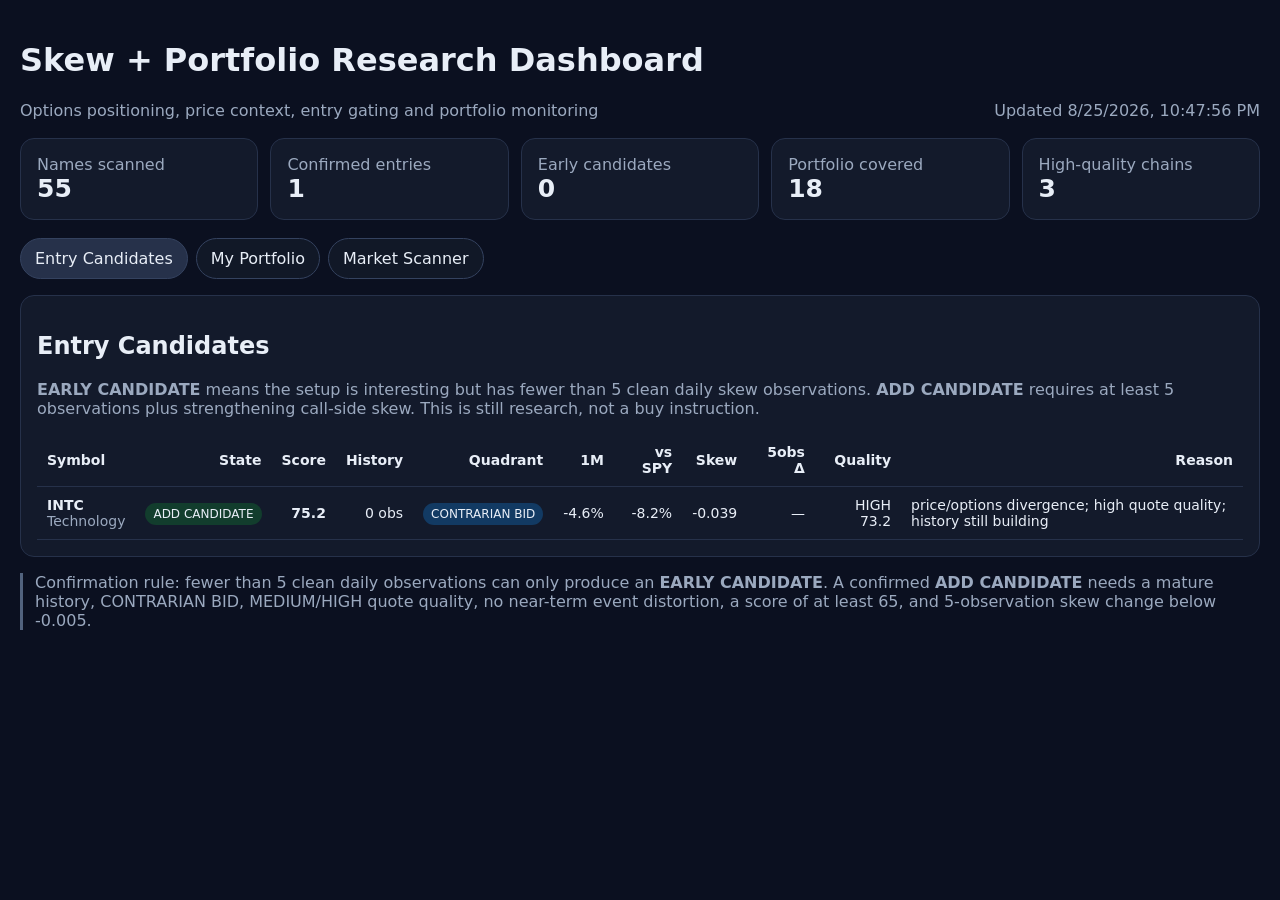
==== docs/index.html @ d236fb70 "feat: show early vs confirmed candidates and history depth" ====
<!doctype html>
<html lang="en">
<head>
<meta charset="utf-8"/><meta name="viewport" content="width=device-width,initial-scale=1"/>
<title>Skew + Portfolio Research Dashboard</title>
<style>
:root{font-family:Inter,system-ui,sans-serif;color:#e8eef7;background:#0b1020}body{margin:0;background:#0b1020}.wrap{max-width:1280px;margin:auto;padding:20px}.muted{color:#9ba9bf}.top{display:flex;justify-content:space-between;gap:14px;flex-wrap:wrap;align-items:end}.cards{display:grid;grid-template-columns:repeat(auto-fit,minmax(160px,1fr));gap:12px;margin:18px 0}.card,.panel{background:#131a2b;border:1px solid #26314a;border-radius:14px;padding:16px}.value{font-size:25px;font-weight:700}.controls{display:flex;gap:10px;flex-wrap:wrap;margin:14px 0}input,select,button{background:#111827;color:#eef2ff;border:1px solid #34425f;border-radius:9px;padding:10px 12px;font-size:15px}.tabs{display:flex;gap:8px;flex-wrap:wrap;margin:16px 0}.tab{padding:10px 14px;border-radius:999px;background:#111827;border:1px solid #34425f;cursor:pointer}.tab.active{background:#26314a}.section{display:none}.section.active{display:block}.grid{display:grid;grid-template-columns:2fr 1fr;gap:14px}@media(max-width:850px){.grid{grid-template-columns:1fr}}table{width:100%;border-collapse:collapse;font-size:14px}th,td{padding:10px;border-bottom:1px solid #26314a;text-align:right}th:first-child,td:first-child{text-align:left}th{position:sticky;top:0;background:#131a2b}.scroll{overflow:auto;max-height:560px}.badge{padding:4px 8px;border-radius:999px;font-size:12px;white-space:nowrap}.contrarian{background:#123a63}.chase{background:#653c12}.hedged{background:#635b12}.fear{background:#641c28}.add{background:#123d2d}.early{background:#38506f}.event{background:#684315}.watch{background:#253b5e}.dont{background:#641c28}.low{opacity:.55}.chart{width:100%;height:460px;background:#0f1524;border-radius:12px}.dot{cursor:pointer}.note{border-left:3px solid #52637e;padding-left:12px}.good{color:#79d7a6}.warn{color:#ffd27a}
</style>
</head><body><div class="wrap">
<div class="top"><div><h1>Skew + Portfolio Research Dashboard</h1><div class="muted">Options positioning, price context, entry gating and portfolio monitoring</div></div><div id="updated" class="muted">Loading…</div></div>
<div class="cards">
<div class="card"><div class="muted">Names scanned</div><div class="value" id="count">—</div></div>
<div class="card"><div class="muted">Confirmed entries</div><div class="value" id="confirmed">—</div></div>
<div class="card"><div class="muted">Early candidates</div><div class="value" id="early">—</div></div>
<div class="card"><div class="muted">Portfolio covered</div><div class="value" id="pc">—</div></div>
<div class="card"><div class="muted">High-quality chains</div><div class="value" id="hq">—</div></div>
</div>
<div class="tabs"><div class="tab active" data-tab="entriesSec">Entry Candidates</div><div class="tab" data-tab="portfolioSec">My Portfolio</div><div class="tab" data-tab="marketSec">Market Scanner</div></div>
<div id="entriesSec" class="section active"><div class="panel"><h2>Entry Candidates</h2><p class="muted"><b>EARLY CANDIDATE</b> means the setup is interesting but has fewer than 5 clean daily skew observations. <b>ADD CANDIDATE</b> requires at least 5 observations plus strengthening call-side skew. This is still research, not a buy instruction.</p><div class="scroll"><table><thead><tr><th>Symbol</th><th>State</th><th>Score</th><th>History</th><th>Quadrant</th><th>1M</th><th>vs SPY</th><th>Skew</th><th>5obs Δ</th><th>Quality</th><th>Reason</th></tr></thead><tbody id="entryRows"></tbody></table></div></div></div>
<div id="portfolioSec" class="section"><div class="panel"><h2>My Portfolio</h2><p class="muted">Your holdings remain covered even when reliable options skew is unavailable.</p><div class="scroll"><table><thead><tr><th>Symbol</th><th>Research state</th><th>History</th><th>1M</th><th>Quadrant</th><th>Skew</th><th>Quality</th><th>Reason</th></tr></thead><tbody id="portfolioRows"></tbody></table></div></div></div>
<div id="marketSec" class="section"><div class="controls"><input id="search" placeholder="Filter ticker or sector"/><select id="quadrant"><option value="">All quadrants</option><option>CONTRARIAN BID</option><option>CHASE</option><option>HEDGED RALLY</option><option>FEAR</option></select><select id="quality"><option value="">All quality</option><option>HIGH</option><option>MEDIUM</option><option>LOW</option></select><button id="refresh">Refresh page data</button></div><div class="grid"><div class="panel"><h2>Quadrant radar</h2><svg id="chart" class="chart" viewBox="0 0 800 460" preserveAspectRatio="none"></svg></div><div class="panel"><h2>Selected name</h2><div id="detail" class="muted">Tap a point or row.</div></div></div><div class="panel" style="margin-top:14px"><h2>Ranked Market Names</h2><div class="scroll"><table><thead><tr><th>Symbol</th><th>State</th><th>History</th><th>Quadrant</th><th>1M</th><th>vs SPY</th><th>Skew</th><th>5obs Δ</th><th>Quality</th><th>Score</th><th>Earnings</th></tr></thead><tbody id="rows"></tbody></table></div></div></div>
<p class="muted note">Confirmation rule: fewer than 5 clean daily observations can only produce an <b>EARLY CANDIDATE</b>. A confirmed <b>ADD CANDIDATE</b> needs a mature history, CONTRARIAN BID, MEDIUM/HIGH quote quality, no near-term event distortion, a score of at least 65, and 5-observation skew change below -0.005.</p>
</div>
<script>
let DATA=[],SIGNALS=[],PORT=[],ENTRIES=[],CONFIRMED=[],EARLY=[];const $=id=>document.getElementById(id);const pct=x=>x==null||x===''||Number.isNaN(Number(x))?'—':(100*Number(x)).toFixed(1)+'%';const num=x=>x==null||x===''||Number.isNaN(Number(x))?'—':Number(x).toFixed(3);const hist=r=>(r.history_observations??0)+' obs';
function qcls(q){return q==='CONTRARIAN BID'?'contrarian':q==='CHASE'?'chase':q==='HEDGED RALLY'?'hedged':'fear'}function scls(s){return s==='ADD CANDIDATE'?'add':s==='EARLY CANDIDATE'?'early':s==='EVENT RISK'?'event':s==="DON'T ADD"?'dont':'watch'}
function filtered(){const s=$('search').value.trim().toUpperCase(),q=$('quadrant').value,qual=$('quality').value;return SIGNALS.filter(r=>(!s||String(r.symbol).toUpperCase().includes(s)||String(r.sector||'').toUpperCase().includes(s))&&(!q||r.quadrant===q)&&(!qual||r.quality_label===qual));}
function renderEntries(){const rows=[...ENTRIES].sort((a,b)=>(b.entry_score||0)-(a.entry_score||0));$('entryRows').innerHTML=rows.length?rows.map(r=>`<tr><td><b>${r.symbol}</b><br><span class="muted">${r.sector||''}</span></td><td><span class="badge ${scls(r.research_state)}">${r.research_state}</span></td><td><b>${r.entry_score??'—'}</b></td><td>${hist(r)}</td><td><span class="badge ${qcls(r.quadrant)}">${r.quadrant}</span></td><td>${pct(r.return_1m)}</td><td>${pct(r.return_vs_spy_1m)}</td><td>${num(r.normalized_skew)}</td><td>${num(r.skew_change_5obs)}</td><td>${r.quality_label||'—'} ${r.quality_score??''}</td><td style="text-align:left">${r.signal_reason||''}</td></tr>`).join(''):'<tr><td colspan="11">No early or confirmed entry candidates right now. That is a valid outcome.</td></tr>';}
function renderPortfolio(){$('portfolioRows').innerHTML=PORT.map(r=>`<tr><td><b>${r.symbol}</b></td><td><span class="badge ${scls(r.research_state)}">${r.research_state||'WATCH'}</span></td><td>${hist(r)}</td><td>${pct(r.return_1m)}</td><td>${r.quadrant||'—'}</td><td>${num(r.normalized_skew)}</td><td>${r.quality_label||'—'} ${r.quality_score??''}</td><td style="text-align:left">${r.signal_reason||''}</td></tr>`).join('');}
function renderMarket(){const rows=filtered().sort((a,b)=>(b.entry_score||0)-(a.entry_score||0));$('rows').innerHTML=rows.map(r=>`<tr data-s="${r.symbol}" class="${r.quality_label==='LOW'?'low':''}"><td><b>${r.symbol}</b><br><span class="muted">${r.sector||''}</span></td><td><span class="badge ${scls(r.research_state)}">${r.research_state||'WATCH'}</span></td><td>${hist(r)}</td><td><span class="badge ${qcls(r.quadrant)}">${r.quadrant}</span></td><td>${pct(r.return_1m)}</td><td>${pct(r.return_vs_spy_1m)}</td><td>${num(r.normalized_skew)}</td><td>${num(r.skew_change_5obs)}</td><td>${r.quality_label||'—'} ${r.quality_score??''}</td><td>${r.entry_score??'—'}</td><td>${r.catalyst_flag?'⚠ '+(r.days_to_earnings??'')+'d':'—'}</td></tr>`).join('');document.querySelectorAll('#rows tr').forEach(tr=>tr.addEventListener('click',()=>show(rows.find(x=>x.symbol===tr.dataset.s))));draw(rows.filter(r=>Number.isFinite(Number(r.normalized_skew))));}
function show(r){if(!r)return;$('detail').innerHTML=`<h3>${r.symbol}</h3><p><span class="badge ${scls(r.research_state)}">${r.research_state||'WATCH'}</span></p><p>Entry score: <b>${r.entry_score??'—'}</b><br>History depth: <b>${hist(r)}</b><br>1M return: <b>${pct(r.return_1m)}</b><br>vs SPY: <b>${pct(r.return_vs_spy_1m)}</b><br>Skew: <b>${num(r.normalized_skew)}</b><br>5obs change: <b>${num(r.skew_change_5obs)}</b><br>Quality: <b>${r.quality_label||'—'} (${r.quality_score??'—'})</b><br>Reason: <b>${r.signal_reason||'—'}</b></p>`;}
function draw(rows){const svg=$('chart'),W=800,H=460,p=45;svg.innerHTML='';if(!rows.length)return;const xs=rows.map(r=>Number(r.return_1m)||0),ys=rows.map(r=>Number(r.normalized_skew)||0),xm=Math.max(.05,...xs.map(Math.abs)),ym=Math.max(.1,...ys.map(Math.abs));const X=x=>p+(x+xm)/(2*xm)*(W-2*p),Y=y=>H-p-(y+ym)/(2*ym)*(H-2*p);svg.innerHTML=`<line x1="${X(0)}" y1="${p}" x2="${X(0)}" y2="${H-p}" stroke="#516079"/><line x1="${p}" y1="${Y(0)}" x2="${W-p}" y2="${Y(0)}" stroke="#516079"/><text x="${p}" y="25" fill="#9ba9bf">Calls bid ← skew → puts bid</text>`;rows.forEach(r=>{const c=document.createElementNS('http://www.w3.org/2000/svg','circle');c.setAttribute('cx',X(Number(r.return_1m)||0));c.setAttribute('cy',Y(Number(r.normalized_skew)||0));c.setAttribute('r',r.quality_label==='LOW'?5:7);c.setAttribute('fill',r.quadrant==='CONTRARIAN BID'?'#4da3ff':r.quadrant==='CHASE'?'#ff9d3d':r.quadrant==='HEDGED RALLY'?'#e0cb46':'#ef5a6f');c.setAttribute('opacity',r.quality_label==='LOW'?.45:.9);c.classList.add('dot');c.addEventListener('click',()=>show(r));svg.appendChild(c);});}
function render(){$('count').textContent=DATA.length;$('confirmed').textContent=CONFIRMED.length;$('early').textContent=EARLY.length;$('pc').textContent=PORT.length;$('hq').textContent=DATA.filter(x=>x.quality_label==='HIGH').length;renderEntries();renderPortfolio();renderMarket();}
async function load(){try{const res=await fetch('data/skew.json?ts='+Date.now(),{cache:'no-store'});const p=await res.json();DATA=p.latest||[];SIGNALS=p.signals||DATA;PORT=p.portfolio||[];CONFIRMED=p.confirmed_entries||SIGNALS.filter(x=>x.research_state==='ADD CANDIDATE');EARLY=p.early_candidates||SIGNALS.filter(x=>x.research_state==='EARLY CANDIDATE');ENTRIES=p.entry_candidates||[...CONFIRMED,...EARLY];$('updated').textContent=p.generated_at?'Updated '+new Date(p.generated_at).toLocaleString():'Waiting for first refresh';render();}catch(e){$('updated').textContent='No generated data yet';}}
['search','quadrant','quality'].forEach(id=>$(id).addEventListener(id==='search'?'input':'change',renderMarket));$('refresh').addEventListener('click',load);document.querySelectorAll('.tab').forEach(t=>t.addEventListener('click',()=>{document.querySelectorAll('.tab').forEach(x=>x.classList.remove('active'));document.querySelectorAll('.section').forEach(x=>x.classList.remove('active'));t.classList.add('active');$(t.dataset.tab).classList.add('active');}));load();
</script></body></html>
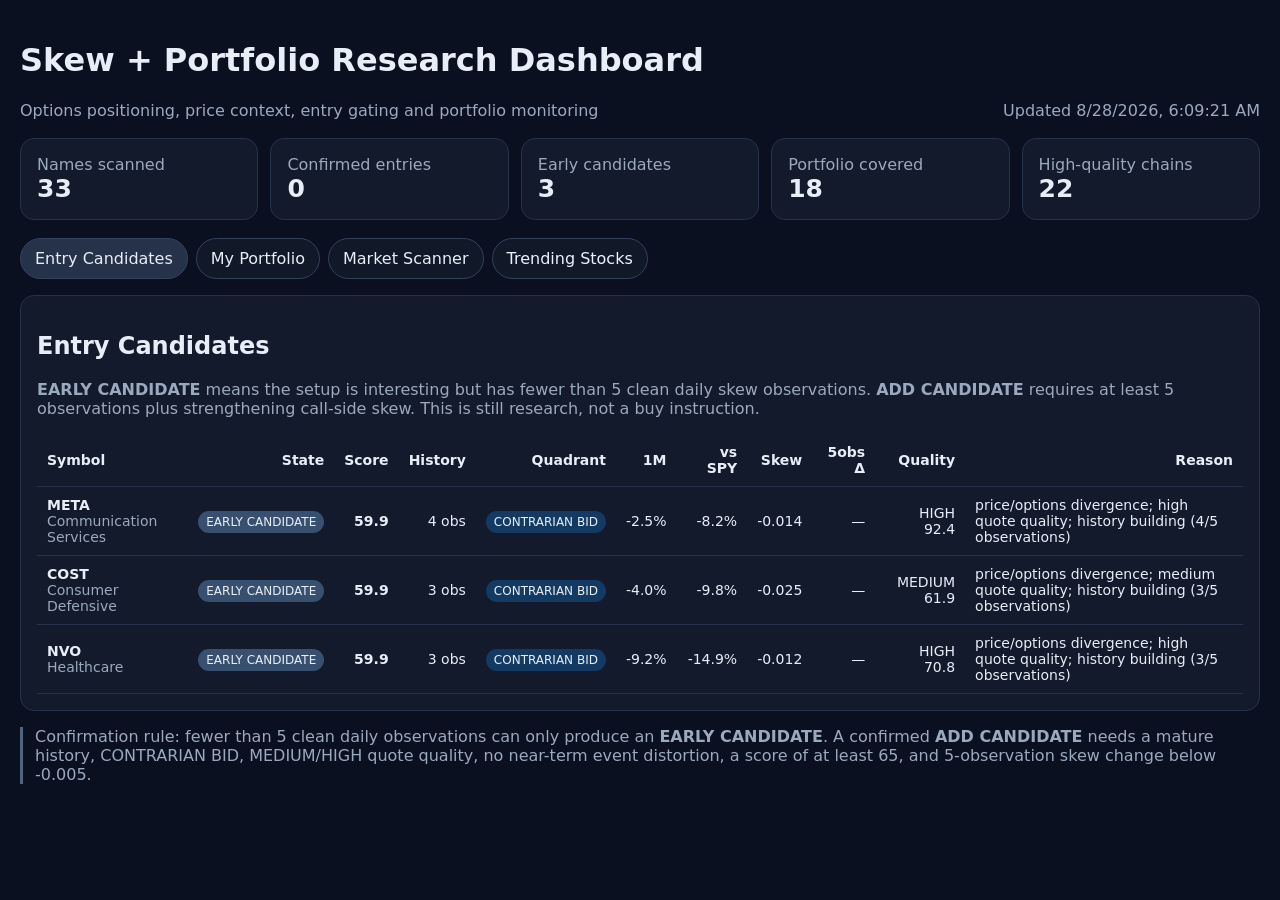
==== commit 4d2cd03a: "feat: link trending stocks tab from main dashboard" ====
--- a/docs/index.html
+++ b/docs/index.html
@@ -15,7 +15,7 @@
 <div class="card"><div class="muted">Portfolio covered</div><div class="value" id="pc">—</div></div>
 <div class="card"><div class="muted">High-quality chains</div><div class="value" id="hq">—</div></div>
 </div>
-<div class="tabs"><div class="tab active" data-tab="entriesSec">Entry Candidates</div><div class="tab" data-tab="portfolioSec">My Portfolio</div><div class="tab" data-tab="marketSec">Market Scanner</div></div>
+<div class="tabs"><div class="tab active" data-tab="entriesSec">Entry Candidates</div><div class="tab" data-tab="portfolioSec">My Portfolio</div><div class="tab" data-tab="marketSec">Market Scanner</div><a class="tab" href="trending.html" style="color:#eef2ff;text-decoration:none">Trending Stocks</a></div>
 <div id="entriesSec" class="section active"><div class="panel"><h2>Entry Candidates</h2><p class="muted"><b>EARLY CANDIDATE</b> means the setup is interesting but has fewer than 5 clean daily skew observations. <b>ADD CANDIDATE</b> requires at least 5 observations plus strengthening call-side skew. This is still research, not a buy instruction.</p><div class="scroll"><table><thead><tr><th>Symbol</th><th>State</th><th>Score</th><th>History</th><th>Quadrant</th><th>1M</th><th>vs SPY</th><th>Skew</th><th>5obs Δ</th><th>Quality</th><th>Reason</th></tr></thead><tbody id="entryRows"></tbody></table></div></div></div>
 <div id="portfolioSec" class="section"><div class="panel"><h2>My Portfolio</h2><p class="muted">Your holdings remain covered even when reliable options skew is unavailable.</p><div class="scroll"><table><thead><tr><th>Symbol</th><th>Research state</th><th>History</th><th>1M</th><th>Quadrant</th><th>Skew</th><th>Quality</th><th>Reason</th></tr></thead><tbody id="portfolioRows"></tbody></table></div></div></div>
 <div id="marketSec" class="section"><div class="controls"><input id="search" placeholder="Filter ticker or sector"/><select id="quadrant"><option value="">All quadrants</option><option>CONTRARIAN BID</option><option>CHASE</option><option>HEDGED RALLY</option><option>FEAR</option></select><select id="quality"><option value="">All quality</option><option>HIGH</option><option>MEDIUM</option><option>LOW</option></select><button id="refresh">Refresh page data</button></div><div class="grid"><div class="panel"><h2>Quadrant radar</h2><svg id="chart" class="chart" viewBox="0 0 800 460" preserveAspectRatio="none"></svg></div><div class="panel"><h2>Selected name</h2><div id="detail" class="muted">Tap a point or row.</div></div></div><div class="panel" style="margin-top:14px"><h2>Ranked Market Names</h2><div class="scroll"><table><thead><tr><th>Symbol</th><th>State</th><th>History</th><th>Quadrant</th><th>1M</th><th>vs SPY</th><th>Skew</th><th>5obs Δ</th><th>Quality</th><th>Score</th><th>Earnings</th></tr></thead><tbody id="rows"></tbody></table></div></div></div>
@@ -32,5 +32,5 @@
 function draw(rows){const svg=$('chart'),W=800,H=460,p=45;svg.innerHTML='';if(!rows.length)return;const xs=rows.map(r=>Number(r.return_1m)||0),ys=rows.map(r=>Number(r.normalized_skew)||0),xm=Math.max(.05,...xs.map(Math.abs)),ym=Math.max(.1,...ys.map(Math.abs));const X=x=>p+(x+xm)/(2*xm)*(W-2*p),Y=y=>H-p-(y+ym)/(2*ym)*(H-2*p);svg.innerHTML=`<line x1="${X(0)}" y1="${p}" x2="${X(0)}" y2="${H-p}" stroke="#516079"/><line x1="${p}" y1="${Y(0)}" x2="${W-p}" y2="${Y(0)}" stroke="#516079"/><text x="${p}" y="25" fill="#9ba9bf">Calls bid ← skew → puts bid</text>`;rows.forEach(r=>{const c=document.createElementNS('http://www.w3.org/2000/svg','circle');c.setAttribute('cx',X(Number(r.return_1m)||0));c.setAttribute('cy',Y(Number(r.normalized_skew)||0));c.setAttribute('r',r.quality_label==='LOW'?5:7);c.setAttribute('fill',r.quadrant==='CONTRARIAN BID'?'#4da3ff':r.quadrant==='CHASE'?'#ff9d3d':r.quadrant==='HEDGED RALLY'?'#e0cb46':'#ef5a6f');c.setAttribute('opacity',r.quality_label==='LOW'?.45:.9);c.classList.add('dot');c.addEventListener('click',()=>show(r));svg.appendChild(c);});}
 function render(){$('count').textContent=DATA.length;$('confirmed').textContent=CONFIRMED.length;$('early').textContent=EARLY.length;$('pc').textContent=PORT.length;$('hq').textContent=DATA.filter(x=>x.quality_label==='HIGH').length;renderEntries();renderPortfolio();renderMarket();}
 async function load(){try{const res=await fetch('data/skew.json?ts='+Date.now(),{cache:'no-store'});const p=await res.json();DATA=p.latest||[];SIGNALS=p.signals||DATA;PORT=p.portfolio||[];CONFIRMED=p.confirmed_entries||SIGNALS.filter(x=>x.research_state==='ADD CANDIDATE');EARLY=p.early_candidates||SIGNALS.filter(x=>x.research_state==='EARLY CANDIDATE');ENTRIES=p.entry_candidates||[...CONFIRMED,...EARLY];$('updated').textContent=p.generated_at?'Updated '+new Date(p.generated_at).toLocaleString():'Waiting for first refresh';render();}catch(e){$('updated').textContent='No generated data yet';}}
-['search','quadrant','quality'].forEach(id=>$(id).addEventListener(id==='search'?'input':'change',renderMarket));$('refresh').addEventListener('click',load);document.querySelectorAll('.tab').forEach(t=>t.addEventListener('click',()=>{document.querySelectorAll('.tab').forEach(x=>x.classList.remove('active'));document.querySelectorAll('.section').forEach(x=>x.classList.remove('active'));t.classList.add('active');$(t.dataset.tab).classList.add('active');}));load();
+['search','quadrant','quality'].forEach(id=>$(id).addEventListener(id==='search'?'input':'change',renderMarket));$('refresh').addEventListener('click',load);document.querySelectorAll('.tab[data-tab]').forEach(t=>t.addEventListener('click',()=>{document.querySelectorAll('.tab[data-tab]').forEach(x=>x.classList.remove('active'));document.querySelectorAll('.section').forEach(x=>x.classList.remove('active'));t.classList.add('active');$(t.dataset.tab).classList.add('active');}));load();
 </script></body></html>
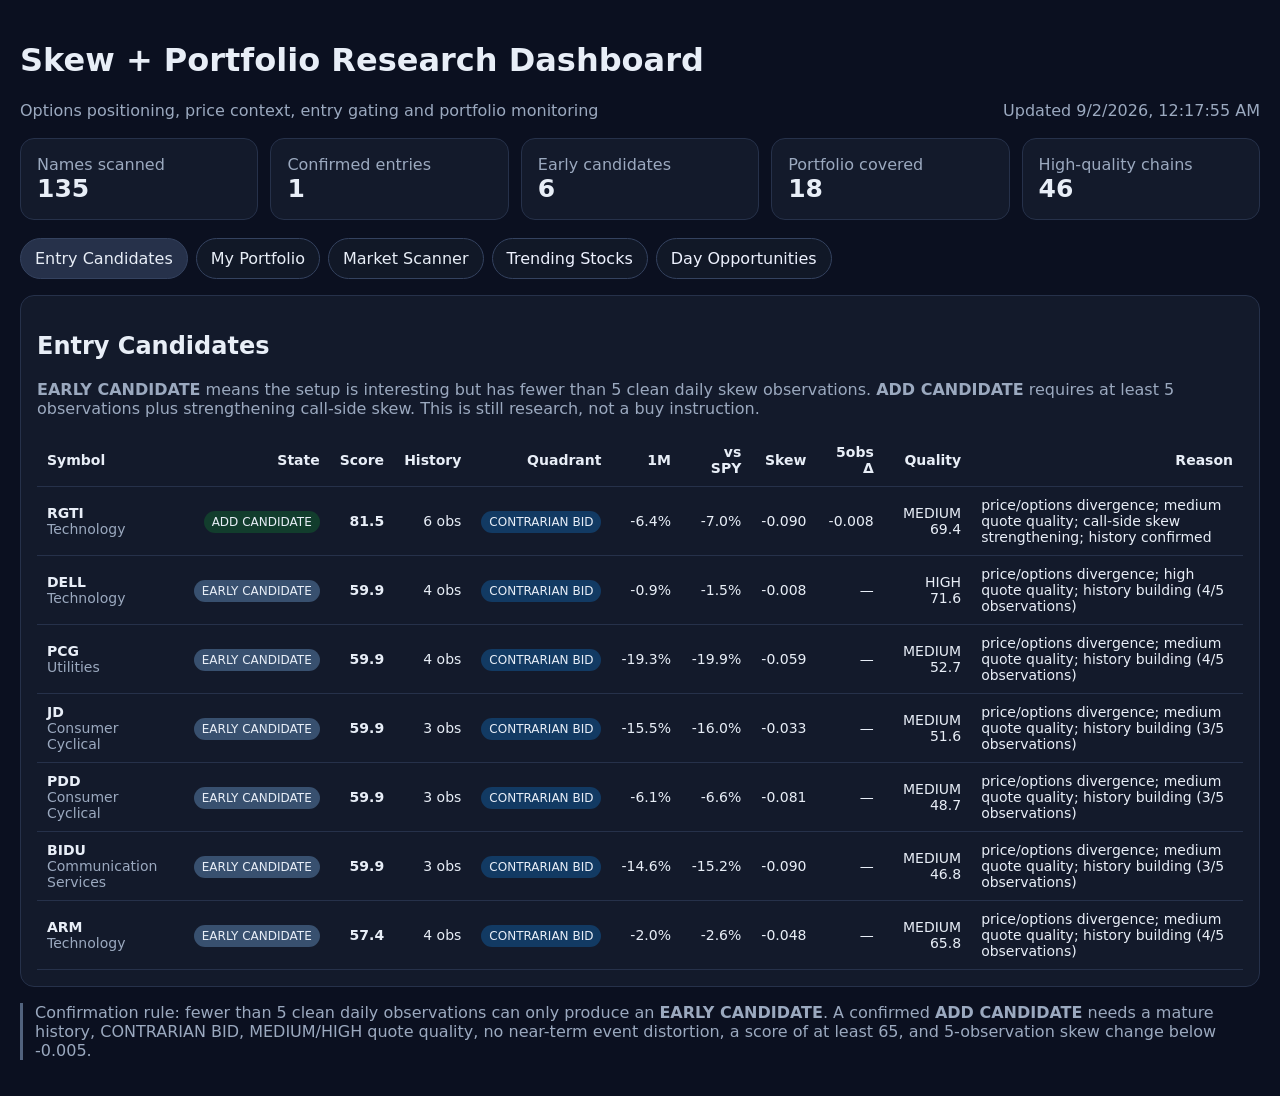
==== commit 52d017d5: "feat: link day opportunities from main dashboard" ====
--- a/docs/index.html
+++ b/docs/index.html
@@ -15,7 +15,7 @@
 <div class="card"><div class="muted">Portfolio covered</div><div class="value" id="pc">—</div></div>
 <div class="card"><div class="muted">High-quality chains</div><div class="value" id="hq">—</div></div>
 </div>
-<div class="tabs"><div class="tab active" data-tab="entriesSec">Entry Candidates</div><div class="tab" data-tab="portfolioSec">My Portfolio</div><div class="tab" data-tab="marketSec">Market Scanner</div><a class="tab" href="trending.html" style="color:#eef2ff;text-decoration:none">Trending Stocks</a></div>
+<div class="tabs"><div class="tab active" data-tab="entriesSec">Entry Candidates</div><div class="tab" data-tab="portfolioSec">My Portfolio</div><div class="tab" data-tab="marketSec">Market Scanner</div><a class="tab" href="trending.html" style="color:#eef2ff;text-decoration:none">Trending Stocks</a><a class="tab" href="day-opportunities.html" style="color:#eef2ff;text-decoration:none">Day Opportunities</a></div>
 <div id="entriesSec" class="section active"><div class="panel"><h2>Entry Candidates</h2><p class="muted"><b>EARLY CANDIDATE</b> means the setup is interesting but has fewer than 5 clean daily skew observations. <b>ADD CANDIDATE</b> requires at least 5 observations plus strengthening call-side skew. This is still research, not a buy instruction.</p><div class="scroll"><table><thead><tr><th>Symbol</th><th>State</th><th>Score</th><th>History</th><th>Quadrant</th><th>1M</th><th>vs SPY</th><th>Skew</th><th>5obs Δ</th><th>Quality</th><th>Reason</th></tr></thead><tbody id="entryRows"></tbody></table></div></div></div>
 <div id="portfolioSec" class="section"><div class="panel"><h2>My Portfolio</h2><p class="muted">Your holdings remain covered even when reliable options skew is unavailable.</p><div class="scroll"><table><thead><tr><th>Symbol</th><th>Research state</th><th>History</th><th>1M</th><th>Quadrant</th><th>Skew</th><th>Quality</th><th>Reason</th></tr></thead><tbody id="portfolioRows"></tbody></table></div></div></div>
 <div id="marketSec" class="section"><div class="controls"><input id="search" placeholder="Filter ticker or sector"/><select id="quadrant"><option value="">All quadrants</option><option>CONTRARIAN BID</option><option>CHASE</option><option>HEDGED RALLY</option><option>FEAR</option></select><select id="quality"><option value="">All quality</option><option>HIGH</option><option>MEDIUM</option><option>LOW</option></select><button id="refresh">Refresh page data</button></div><div class="grid"><div class="panel"><h2>Quadrant radar</h2><svg id="chart" class="chart" viewBox="0 0 800 460" preserveAspectRatio="none"></svg></div><div class="panel"><h2>Selected name</h2><div id="detail" class="muted">Tap a point or row.</div></div></div><div class="panel" style="margin-top:14px"><h2>Ranked Market Names</h2><div class="scroll"><table><thead><tr><th>Symbol</th><th>State</th><th>History</th><th>Quadrant</th><th>1M</th><th>vs SPY</th><th>Skew</th><th>5obs Δ</th><th>Quality</th><th>Score</th><th>Earnings</th></tr></thead><tbody id="rows"></tbody></table></div></div></div>
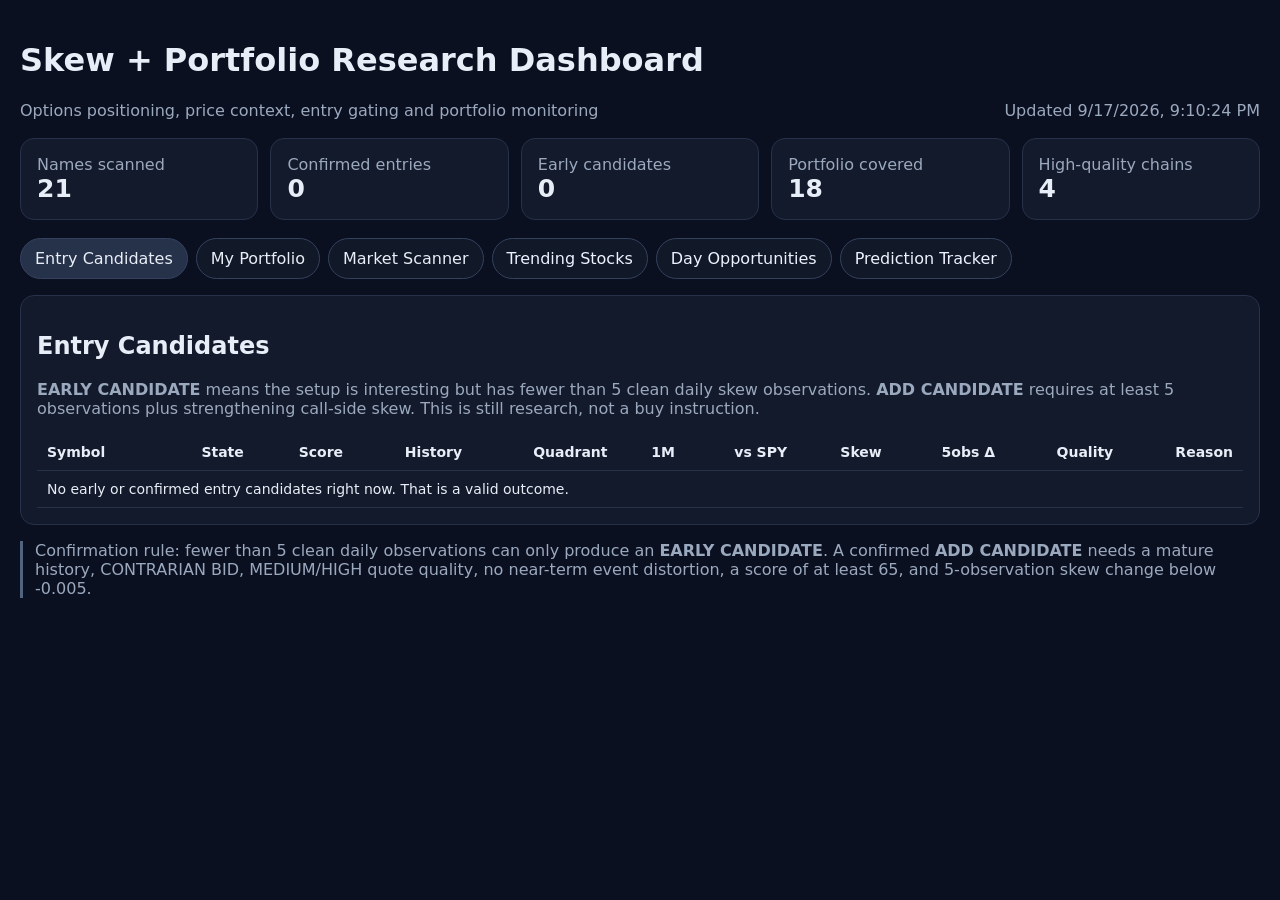
==== commit 1ad3cc7e: "feat: link prediction tracker" ====
--- a/docs/index.html
+++ b/docs/index.html
@@ -15,7 +15,7 @@
 <div class="card"><div class="muted">Portfolio covered</div><div class="value" id="pc">—</div></div>
 <div class="card"><div class="muted">High-quality chains</div><div class="value" id="hq">—</div></div>
 </div>
-<div class="tabs"><div class="tab active" data-tab="entriesSec">Entry Candidates</div><div class="tab" data-tab="portfolioSec">My Portfolio</div><div class="tab" data-tab="marketSec">Market Scanner</div><a class="tab" href="trending.html" style="color:#eef2ff;text-decoration:none">Trending Stocks</a><a class="tab" href="day-opportunities.html" style="color:#eef2ff;text-decoration:none">Day Opportunities</a></div>
+<div class="tabs"><div class="tab active" data-tab="entriesSec">Entry Candidates</div><div class="tab" data-tab="portfolioSec">My Portfolio</div><div class="tab" data-tab="marketSec">Market Scanner</div><a class="tab" href="trending.html" style="color:#eef2ff;text-decoration:none">Trending Stocks</a><a class="tab" href="day-opportunities.html" style="color:#eef2ff;text-decoration:none">Day Opportunities</a><a class="tab" href="prediction-tracker.html" style="color:#eef2ff;text-decoration:none">Prediction Tracker</a></div>
 <div id="entriesSec" class="section active"><div class="panel"><h2>Entry Candidates</h2><p class="muted"><b>EARLY CANDIDATE</b> means the setup is interesting but has fewer than 5 clean daily skew observations. <b>ADD CANDIDATE</b> requires at least 5 observations plus strengthening call-side skew. This is still research, not a buy instruction.</p><div class="scroll"><table><thead><tr><th>Symbol</th><th>State</th><th>Score</th><th>History</th><th>Quadrant</th><th>1M</th><th>vs SPY</th><th>Skew</th><th>5obs Δ</th><th>Quality</th><th>Reason</th></tr></thead><tbody id="entryRows"></tbody></table></div></div></div>
 <div id="portfolioSec" class="section"><div class="panel"><h2>My Portfolio</h2><p class="muted">Your holdings remain covered even when reliable options skew is unavailable.</p><div class="scroll"><table><thead><tr><th>Symbol</th><th>Research state</th><th>History</th><th>1M</th><th>Quadrant</th><th>Skew</th><th>Quality</th><th>Reason</th></tr></thead><tbody id="portfolioRows"></tbody></table></div></div></div>
 <div id="marketSec" class="section"><div class="controls"><input id="search" placeholder="Filter ticker or sector"/><select id="quadrant"><option value="">All quadrants</option><option>CONTRARIAN BID</option><option>CHASE</option><option>HEDGED RALLY</option><option>FEAR</option></select><select id="quality"><option value="">All quality</option><option>HIGH</option><option>MEDIUM</option><option>LOW</option></select><button id="refresh">Refresh page data</button></div><div class="grid"><div class="panel"><h2>Quadrant radar</h2><svg id="chart" class="chart" viewBox="0 0 800 460" preserveAspectRatio="none"></svg></div><div class="panel"><h2>Selected name</h2><div id="detail" class="muted">Tap a point or row.</div></div></div><div class="panel" style="margin-top:14px"><h2>Ranked Market Names</h2><div class="scroll"><table><thead><tr><th>Symbol</th><th>State</th><th>History</th><th>Quadrant</th><th>1M</th><th>vs SPY</th><th>Skew</th><th>5obs Δ</th><th>Quality</th><th>Score</th><th>Earnings</th></tr></thead><tbody id="rows"></tbody></table></div></div></div>
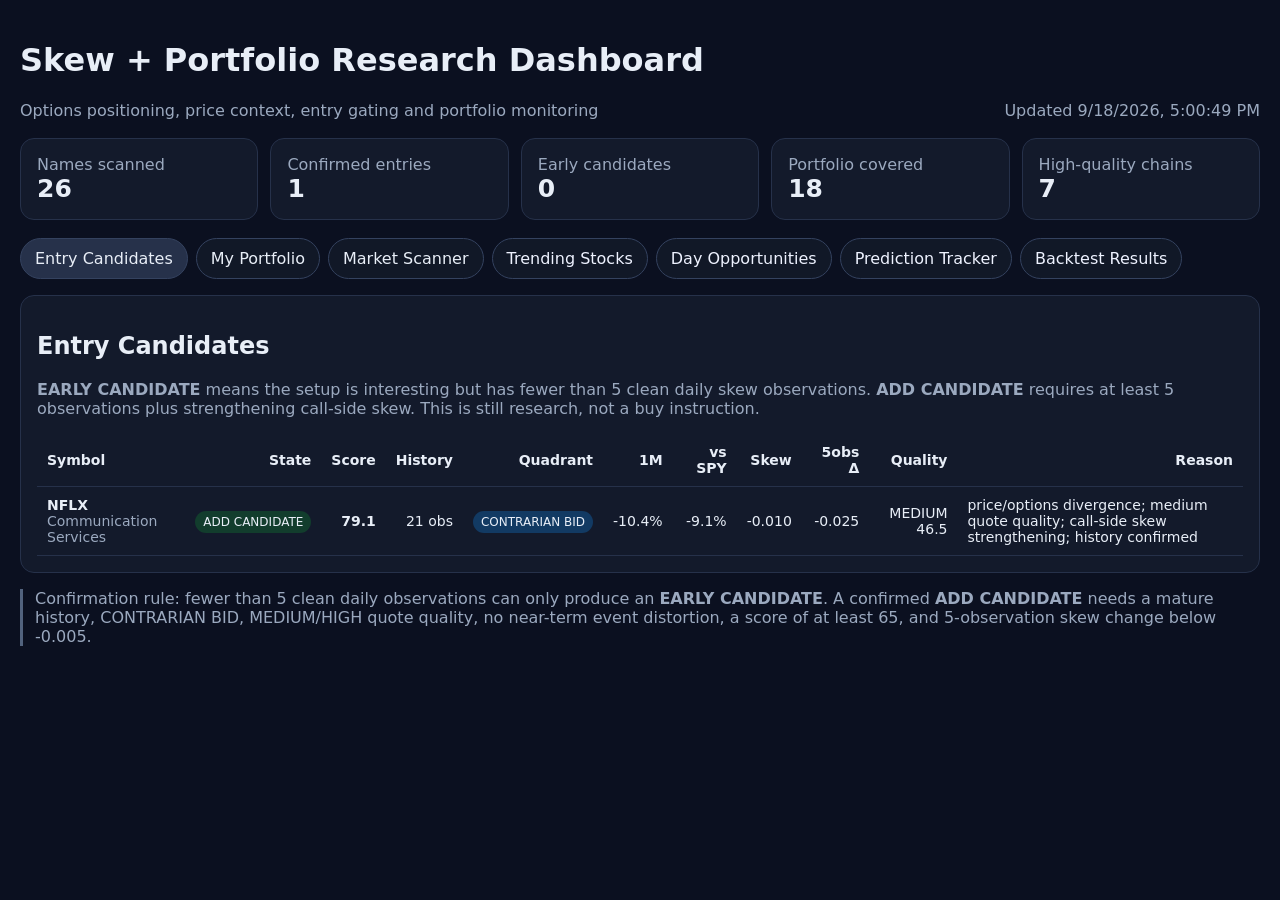
==== commit b43a28ed: "feat: link backtest results dashboard" ====
--- a/docs/index.html
+++ b/docs/index.html
@@ -15,7 +15,7 @@
 <div class="card"><div class="muted">Portfolio covered</div><div class="value" id="pc">—</div></div>
 <div class="card"><div class="muted">High-quality chains</div><div class="value" id="hq">—</div></div>
 </div>
-<div class="tabs"><div class="tab active" data-tab="entriesSec">Entry Candidates</div><div class="tab" data-tab="portfolioSec">My Portfolio</div><div class="tab" data-tab="marketSec">Market Scanner</div><a class="tab" href="trending.html" style="color:#eef2ff;text-decoration:none">Trending Stocks</a><a class="tab" href="day-opportunities.html" style="color:#eef2ff;text-decoration:none">Day Opportunities</a><a class="tab" href="prediction-tracker.html" style="color:#eef2ff;text-decoration:none">Prediction Tracker</a></div>
+<div class="tabs"><div class="tab active" data-tab="entriesSec">Entry Candidates</div><div class="tab" data-tab="portfolioSec">My Portfolio</div><div class="tab" data-tab="marketSec">Market Scanner</div><a class="tab" href="trending.html" style="color:#eef2ff;text-decoration:none">Trending Stocks</a><a class="tab" href="day-opportunities.html" style="color:#eef2ff;text-decoration:none">Day Opportunities</a><a class="tab" href="prediction-tracker.html" style="color:#eef2ff;text-decoration:none">Prediction Tracker</a><a class="tab" href="backtest.html" style="color:#eef2ff;text-decoration:none">Backtest Results</a></div>
 <div id="entriesSec" class="section active"><div class="panel"><h2>Entry Candidates</h2><p class="muted"><b>EARLY CANDIDATE</b> means the setup is interesting but has fewer than 5 clean daily skew observations. <b>ADD CANDIDATE</b> requires at least 5 observations plus strengthening call-side skew. This is still research, not a buy instruction.</p><div class="scroll"><table><thead><tr><th>Symbol</th><th>State</th><th>Score</th><th>History</th><th>Quadrant</th><th>1M</th><th>vs SPY</th><th>Skew</th><th>5obs Δ</th><th>Quality</th><th>Reason</th></tr></thead><tbody id="entryRows"></tbody></table></div></div></div>
 <div id="portfolioSec" class="section"><div class="panel"><h2>My Portfolio</h2><p class="muted">Your holdings remain covered even when reliable options skew is unavailable.</p><div class="scroll"><table><thead><tr><th>Symbol</th><th>Research state</th><th>History</th><th>1M</th><th>Quadrant</th><th>Skew</th><th>Quality</th><th>Reason</th></tr></thead><tbody id="portfolioRows"></tbody></table></div></div></div>
 <div id="marketSec" class="section"><div class="controls"><input id="search" placeholder="Filter ticker or sector"/><select id="quadrant"><option value="">All quadrants</option><option>CONTRARIAN BID</option><option>CHASE</option><option>HEDGED RALLY</option><option>FEAR</option></select><select id="quality"><option value="">All quality</option><option>HIGH</option><option>MEDIUM</option><option>LOW</option></select><button id="refresh">Refresh page data</button></div><div class="grid"><div class="panel"><h2>Quadrant radar</h2><svg id="chart" class="chart" viewBox="0 0 800 460" preserveAspectRatio="none"></svg></div><div class="panel"><h2>Selected name</h2><div id="detail" class="muted">Tap a point or row.</div></div></div><div class="panel" style="margin-top:14px"><h2>Ranked Market Names</h2><div class="scroll"><table><thead><tr><th>Symbol</th><th>State</th><th>History</th><th>Quadrant</th><th>1M</th><th>vs SPY</th><th>Skew</th><th>5obs Δ</th><th>Quality</th><th>Score</th><th>Earnings</th></tr></thead><tbody id="rows"></tbody></table></div></div></div>
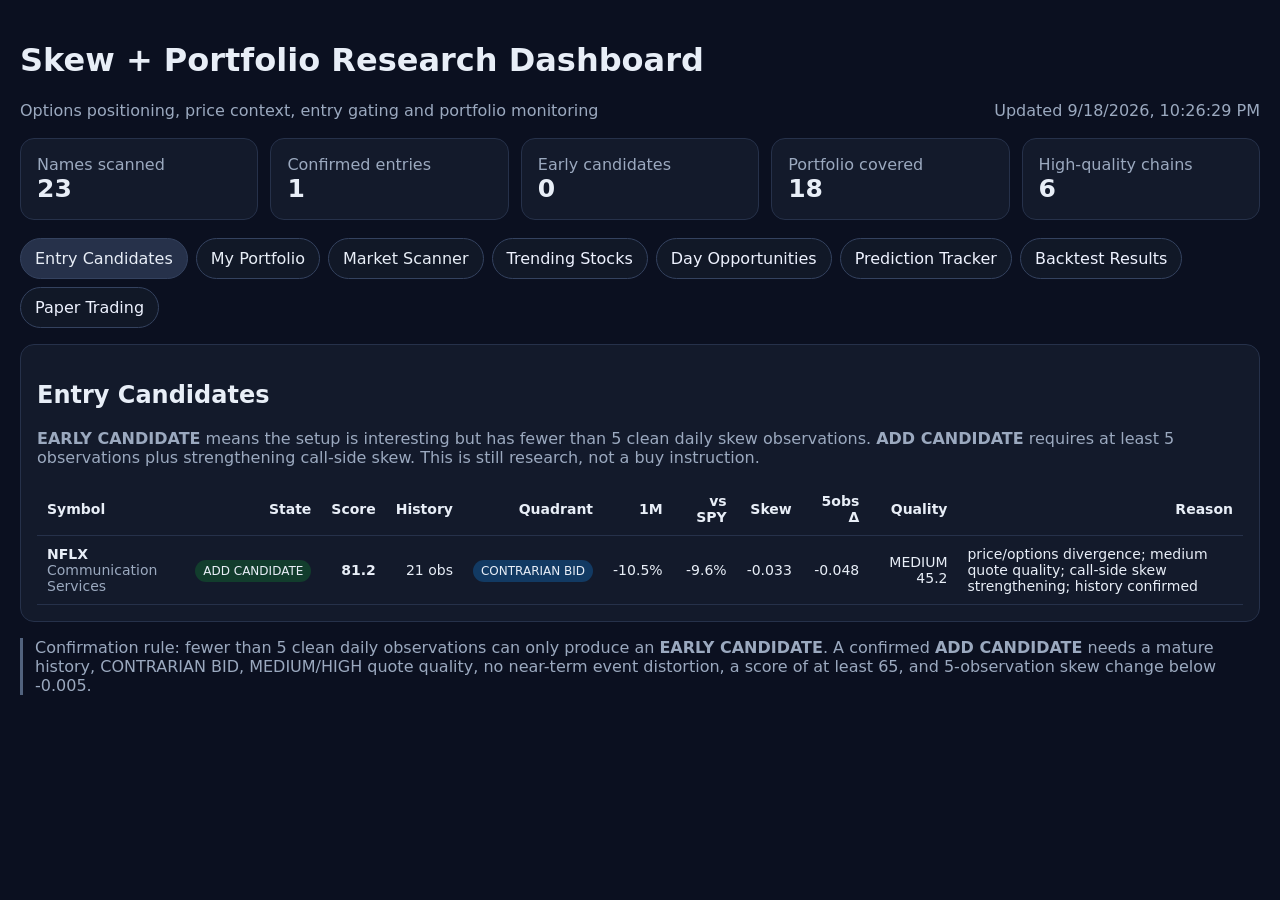
==== commit 6de5f5c0: "ui: expose V3 and paper trading experiment" ====
--- a/docs/index.html
+++ b/docs/index.html
@@ -15,7 +15,7 @@
 <div class="card"><div class="muted">Portfolio covered</div><div class="value" id="pc">—</div></div>
 <div class="card"><div class="muted">High-quality chains</div><div class="value" id="hq">—</div></div>
 </div>
-<div class="tabs"><div class="tab active" data-tab="entriesSec">Entry Candidates</div><div class="tab" data-tab="portfolioSec">My Portfolio</div><div class="tab" data-tab="marketSec">Market Scanner</div><a class="tab" href="trending.html" style="color:#eef2ff;text-decoration:none">Trending Stocks</a><a class="tab" href="day-opportunities.html" style="color:#eef2ff;text-decoration:none">Day Opportunities</a><a class="tab" href="prediction-tracker.html" style="color:#eef2ff;text-decoration:none">Prediction Tracker</a><a class="tab" href="backtest.html" style="color:#eef2ff;text-decoration:none">Backtest Results</a></div>
+<div class="tabs"><div class="tab active" data-tab="entriesSec">Entry Candidates</div><div class="tab" data-tab="portfolioSec">My Portfolio</div><div class="tab" data-tab="marketSec">Market Scanner</div><a class="tab" href="trending.html" style="color:#eef2ff;text-decoration:none">Trending Stocks</a><a class="tab" href="day-opportunities.html" style="color:#eef2ff;text-decoration:none">Day Opportunities</a><a class="tab" href="prediction-tracker.html" style="color:#eef2ff;text-decoration:none">Prediction Tracker</a><a class="tab" href="backtest.html" style="color:#eef2ff;text-decoration:none">Backtest Results</a><a class="tab" href="paper-trading.html" style="color:#eef2ff;text-decoration:none">Paper Trading</a></div>
 <div id="entriesSec" class="section active"><div class="panel"><h2>Entry Candidates</h2><p class="muted"><b>EARLY CANDIDATE</b> means the setup is interesting but has fewer than 5 clean daily skew observations. <b>ADD CANDIDATE</b> requires at least 5 observations plus strengthening call-side skew. This is still research, not a buy instruction.</p><div class="scroll"><table><thead><tr><th>Symbol</th><th>State</th><th>Score</th><th>History</th><th>Quadrant</th><th>1M</th><th>vs SPY</th><th>Skew</th><th>5obs Δ</th><th>Quality</th><th>Reason</th></tr></thead><tbody id="entryRows"></tbody></table></div></div></div>
 <div id="portfolioSec" class="section"><div class="panel"><h2>My Portfolio</h2><p class="muted">Your holdings remain covered even when reliable options skew is unavailable.</p><div class="scroll"><table><thead><tr><th>Symbol</th><th>Research state</th><th>History</th><th>1M</th><th>Quadrant</th><th>Skew</th><th>Quality</th><th>Reason</th></tr></thead><tbody id="portfolioRows"></tbody></table></div></div></div>
 <div id="marketSec" class="section"><div class="controls"><input id="search" placeholder="Filter ticker or sector"/><select id="quadrant"><option value="">All quadrants</option><option>CONTRARIAN BID</option><option>CHASE</option><option>HEDGED RALLY</option><option>FEAR</option></select><select id="quality"><option value="">All quality</option><option>HIGH</option><option>MEDIUM</option><option>LOW</option></select><button id="refresh">Refresh page data</button></div><div class="grid"><div class="panel"><h2>Quadrant radar</h2><svg id="chart" class="chart" viewBox="0 0 800 460" preserveAspectRatio="none"></svg></div><div class="panel"><h2>Selected name</h2><div id="detail" class="muted">Tap a point or row.</div></div></div><div class="panel" style="margin-top:14px"><h2>Ranked Market Names</h2><div class="scroll"><table><thead><tr><th>Symbol</th><th>State</th><th>History</th><th>Quadrant</th><th>1M</th><th>vs SPY</th><th>Skew</th><th>5obs Δ</th><th>Quality</th><th>Score</th><th>Earnings</th></tr></thead><tbody id="rows"></tbody></table></div></div></div>
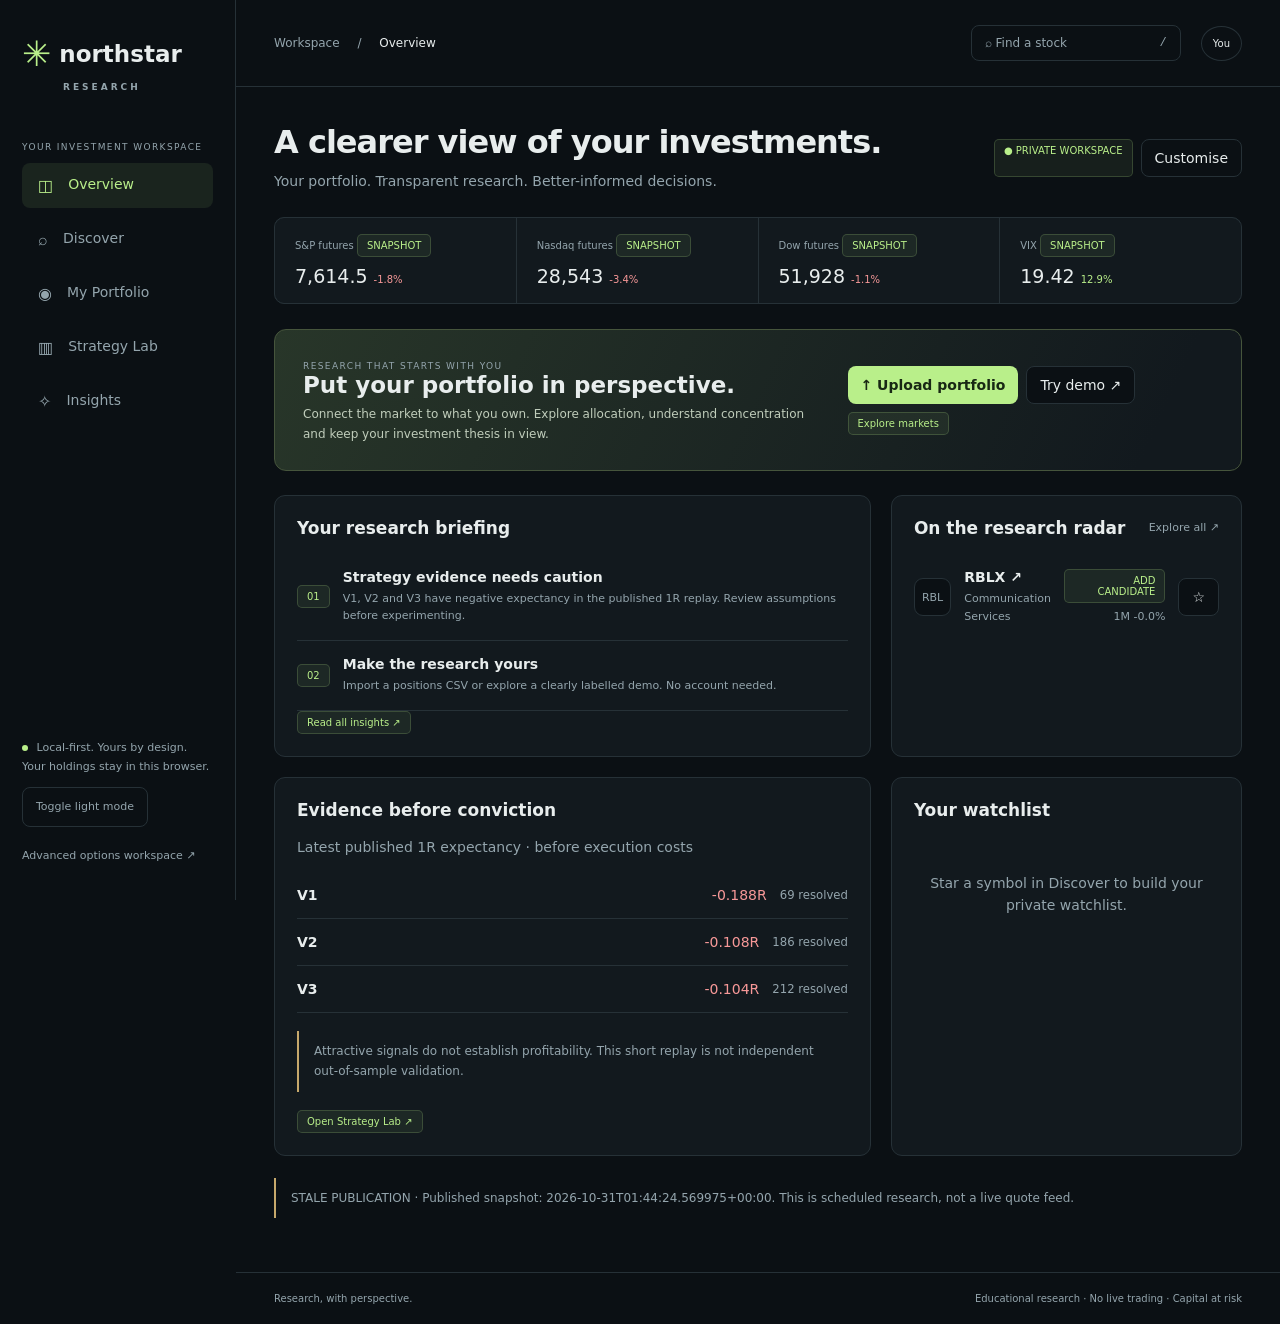
==== commit 03a639c6: "Build private investment research workspace and transparent baseline diagnostics" ====
--- a/docs/index.html
+++ b/docs/index.html
@@ -1,36 +1,63 @@
 <!doctype html>
 <html lang="en">
-<head>
-<meta charset="utf-8"/><meta name="viewport" content="width=device-width,initial-scale=1"/>
-<title>Skew + Portfolio Research Dashboard</title>
-<style>
-:root{font-family:Inter,system-ui,sans-serif;color:#e8eef7;background:#0b1020}body{margin:0;background:#0b1020}.wrap{max-width:1280px;margin:auto;padding:20px}.muted{color:#9ba9bf}.top{display:flex;justify-content:space-between;gap:14px;flex-wrap:wrap;align-items:end}.cards{display:grid;grid-template-columns:repeat(auto-fit,minmax(160px,1fr));gap:12px;margin:18px 0}.card,.panel{background:#131a2b;border:1px solid #26314a;border-radius:14px;padding:16px}.value{font-size:25px;font-weight:700}.controls{display:flex;gap:10px;flex-wrap:wrap;margin:14px 0}input,select,button{background:#111827;color:#eef2ff;border:1px solid #34425f;border-radius:9px;padding:10px 12px;font-size:15px}.tabs{display:flex;gap:8px;flex-wrap:wrap;margin:16px 0}.tab{padding:10px 14px;border-radius:999px;background:#111827;border:1px solid #34425f;cursor:pointer}.tab.active{background:#26314a}.section{display:none}.section.active{display:block}.grid{display:grid;grid-template-columns:2fr 1fr;gap:14px}@media(max-width:850px){.grid{grid-template-columns:1fr}}table{width:100%;border-collapse:collapse;font-size:14px}th,td{padding:10px;border-bottom:1px solid #26314a;text-align:right}th:first-child,td:first-child{text-align:left}th{position:sticky;top:0;background:#131a2b}.scroll{overflow:auto;max-height:560px}.badge{padding:4px 8px;border-radius:999px;font-size:12px;white-space:nowrap}.contrarian{background:#123a63}.chase{background:#653c12}.hedged{background:#635b12}.fear{background:#641c28}.add{background:#123d2d}.early{background:#38506f}.event{background:#684315}.watch{background:#253b5e}.dont{background:#641c28}.low{opacity:.55}.chart{width:100%;height:460px;background:#0f1524;border-radius:12px}.dot{cursor:pointer}.note{border-left:3px solid #52637e;padding-left:12px}.good{color:#79d7a6}.warn{color:#ffd27a}
-</style>
-</head><body><div class="wrap">
-<div class="top"><div><h1>Skew + Portfolio Research Dashboard</h1><div class="muted">Options positioning, price context, entry gating and portfolio monitoring</div></div><div id="updated" class="muted">Loading…</div></div>
-<div class="cards">
-<div class="card"><div class="muted">Names scanned</div><div class="value" id="count">—</div></div>
-<div class="card"><div class="muted">Confirmed entries</div><div class="value" id="confirmed">—</div></div>
-<div class="card"><div class="muted">Early candidates</div><div class="value" id="early">—</div></div>
-<div class="card"><div class="muted">Portfolio covered</div><div class="value" id="pc">—</div></div>
-<div class="card"><div class="muted">High-quality chains</div><div class="value" id="hq">—</div></div>
-</div>
-<div class="tabs"><div class="tab active" data-tab="entriesSec">Entry Candidates</div><div class="tab" data-tab="portfolioSec">My Portfolio</div><div class="tab" data-tab="marketSec">Market Scanner</div><a class="tab" href="trending.html" style="color:#eef2ff;text-decoration:none">Trending Stocks</a><a class="tab" href="day-opportunities.html" style="color:#eef2ff;text-decoration:none">Day Opportunities</a><a class="tab" href="prediction-tracker.html" style="color:#eef2ff;text-decoration:none">Prediction Tracker</a><a class="tab" href="backtest.html" style="color:#eef2ff;text-decoration:none">Backtest Results</a><a class="tab" href="paper-trading.html" style="color:#eef2ff;text-decoration:none">Paper Trading</a></div>
-<div id="entriesSec" class="section active"><div class="panel"><h2>Entry Candidates</h2><p class="muted"><b>EARLY CANDIDATE</b> means the setup is interesting but has fewer than 5 clean daily skew observations. <b>ADD CANDIDATE</b> requires at least 5 observations plus strengthening call-side skew. This is still research, not a buy instruction.</p><div class="scroll"><table><thead><tr><th>Symbol</th><th>State</th><th>Score</th><th>History</th><th>Quadrant</th><th>1M</th><th>vs SPY</th><th>Skew</th><th>5obs Δ</th><th>Quality</th><th>Reason</th></tr></thead><tbody id="entryRows"></tbody></table></div></div></div>
-<div id="portfolioSec" class="section"><div class="panel"><h2>My Portfolio</h2><p class="muted">Your holdings remain covered even when reliable options skew is unavailable.</p><div class="scroll"><table><thead><tr><th>Symbol</th><th>Research state</th><th>History</th><th>1M</th><th>Quadrant</th><th>Skew</th><th>Quality</th><th>Reason</th></tr></thead><tbody id="portfolioRows"></tbody></table></div></div></div>
-<div id="marketSec" class="section"><div class="controls"><input id="search" placeholder="Filter ticker or sector"/><select id="quadrant"><option value="">All quadrants</option><option>CONTRARIAN BID</option><option>CHASE</option><option>HEDGED RALLY</option><option>FEAR</option></select><select id="quality"><option value="">All quality</option><option>HIGH</option><option>MEDIUM</option><option>LOW</option></select><button id="refresh">Refresh page data</button></div><div class="grid"><div class="panel"><h2>Quadrant radar</h2><svg id="chart" class="chart" viewBox="0 0 800 460" preserveAspectRatio="none"></svg></div><div class="panel"><h2>Selected name</h2><div id="detail" class="muted">Tap a point or row.</div></div></div><div class="panel" style="margin-top:14px"><h2>Ranked Market Names</h2><div class="scroll"><table><thead><tr><th>Symbol</th><th>State</th><th>History</th><th>Quadrant</th><th>1M</th><th>vs SPY</th><th>Skew</th><th>5obs Δ</th><th>Quality</th><th>Score</th><th>Earnings</th></tr></thead><tbody id="rows"></tbody></table></div></div></div>
-<p class="muted note">Confirmation rule: fewer than 5 clean daily observations can only produce an <b>EARLY CANDIDATE</b>. A confirmed <b>ADD CANDIDATE</b> needs a mature history, CONTRARIAN BID, MEDIUM/HIGH quote quality, no near-term event distortion, a score of at least 65, and 5-observation skew change below -0.005.</p>
-</div>
-<script>
-let DATA=[],SIGNALS=[],PORT=[],ENTRIES=[],CONFIRMED=[],EARLY=[];const $=id=>document.getElementById(id);const pct=x=>x==null||x===''||Number.isNaN(Number(x))?'—':(100*Number(x)).toFixed(1)+'%';const num=x=>x==null||x===''||Number.isNaN(Number(x))?'—':Number(x).toFixed(3);const hist=r=>(r.history_observations??0)+' obs';
-function qcls(q){return q==='CONTRARIAN BID'?'contrarian':q==='CHASE'?'chase':q==='HEDGED RALLY'?'hedged':'fear'}function scls(s){return s==='ADD CANDIDATE'?'add':s==='EARLY CANDIDATE'?'early':s==='EVENT RISK'?'event':s==="DON'T ADD"?'dont':'watch'}
-function filtered(){const s=$('search').value.trim().toUpperCase(),q=$('quadrant').value,qual=$('quality').value;return SIGNALS.filter(r=>(!s||String(r.symbol).toUpperCase().includes(s)||String(r.sector||'').toUpperCase().includes(s))&&(!q||r.quadrant===q)&&(!qual||r.quality_label===qual));}
-function renderEntries(){const rows=[...ENTRIES].sort((a,b)=>(b.entry_score||0)-(a.entry_score||0));$('entryRows').innerHTML=rows.length?rows.map(r=>`<tr><td><b>${r.symbol}</b><br><span class="muted">${r.sector||''}</span></td><td><span class="badge ${scls(r.research_state)}">${r.research_state}</span></td><td><b>${r.entry_score??'—'}</b></td><td>${hist(r)}</td><td><span class="badge ${qcls(r.quadrant)}">${r.quadrant}</span></td><td>${pct(r.return_1m)}</td><td>${pct(r.return_vs_spy_1m)}</td><td>${num(r.normalized_skew)}</td><td>${num(r.skew_change_5obs)}</td><td>${r.quality_label||'—'} ${r.quality_score??''}</td><td style="text-align:left">${r.signal_reason||''}</td></tr>`).join(''):'<tr><td colspan="11">No early or confirmed entry candidates right now. That is a valid outcome.</td></tr>';}
-function renderPortfolio(){$('portfolioRows').innerHTML=PORT.map(r=>`<tr><td><b>${r.symbol}</b></td><td><span class="badge ${scls(r.research_state)}">${r.research_state||'WATCH'}</span></td><td>${hist(r)}</td><td>${pct(r.return_1m)}</td><td>${r.quadrant||'—'}</td><td>${num(r.normalized_skew)}</td><td>${r.quality_label||'—'} ${r.quality_score??''}</td><td style="text-align:left">${r.signal_reason||''}</td></tr>`).join('');}
-function renderMarket(){const rows=filtered().sort((a,b)=>(b.entry_score||0)-(a.entry_score||0));$('rows').innerHTML=rows.map(r=>`<tr data-s="${r.symbol}" class="${r.quality_label==='LOW'?'low':''}"><td><b>${r.symbol}</b><br><span class="muted">${r.sector||''}</span></td><td><span class="badge ${scls(r.research_state)}">${r.research_state||'WATCH'}</span></td><td>${hist(r)}</td><td><span class="badge ${qcls(r.quadrant)}">${r.quadrant}</span></td><td>${pct(r.return_1m)}</td><td>${pct(r.return_vs_spy_1m)}</td><td>${num(r.normalized_skew)}</td><td>${num(r.skew_change_5obs)}</td><td>${r.quality_label||'—'} ${r.quality_score??''}</td><td>${r.entry_score??'—'}</td><td>${r.catalyst_flag?'⚠ '+(r.days_to_earnings??'')+'d':'—'}</td></tr>`).join('');document.querySelectorAll('#rows tr').forEach(tr=>tr.addEventListener('click',()=>show(rows.find(x=>x.symbol===tr.dataset.s))));draw(rows.filter(r=>Number.isFinite(Number(r.normalized_skew))));}
-function show(r){if(!r)return;$('detail').innerHTML=`<h3>${r.symbol}</h3><p><span class="badge ${scls(r.research_state)}">${r.research_state||'WATCH'}</span></p><p>Entry score: <b>${r.entry_score??'—'}</b><br>History depth: <b>${hist(r)}</b><br>1M return: <b>${pct(r.return_1m)}</b><br>vs SPY: <b>${pct(r.return_vs_spy_1m)}</b><br>Skew: <b>${num(r.normalized_skew)}</b><br>5obs change: <b>${num(r.skew_change_5obs)}</b><br>Quality: <b>${r.quality_label||'—'} (${r.quality_score??'—'})</b><br>Reason: <b>${r.signal_reason||'—'}</b></p>`;}
-function draw(rows){const svg=$('chart'),W=800,H=460,p=45;svg.innerHTML='';if(!rows.length)return;const xs=rows.map(r=>Number(r.return_1m)||0),ys=rows.map(r=>Number(r.normalized_skew)||0),xm=Math.max(.05,...xs.map(Math.abs)),ym=Math.max(.1,...ys.map(Math.abs));const X=x=>p+(x+xm)/(2*xm)*(W-2*p),Y=y=>H-p-(y+ym)/(2*ym)*(H-2*p);svg.innerHTML=`<line x1="${X(0)}" y1="${p}" x2="${X(0)}" y2="${H-p}" stroke="#516079"/><line x1="${p}" y1="${Y(0)}" x2="${W-p}" y2="${Y(0)}" stroke="#516079"/><text x="${p}" y="25" fill="#9ba9bf">Calls bid ← skew → puts bid</text>`;rows.forEach(r=>{const c=document.createElementNS('http://www.w3.org/2000/svg','circle');c.setAttribute('cx',X(Number(r.return_1m)||0));c.setAttribute('cy',Y(Number(r.normalized_skew)||0));c.setAttribute('r',r.quality_label==='LOW'?5:7);c.setAttribute('fill',r.quadrant==='CONTRARIAN BID'?'#4da3ff':r.quadrant==='CHASE'?'#ff9d3d':r.quadrant==='HEDGED RALLY'?'#e0cb46':'#ef5a6f');c.setAttribute('opacity',r.quality_label==='LOW'?.45:.9);c.classList.add('dot');c.addEventListener('click',()=>show(r));svg.appendChild(c);});}
-function render(){$('count').textContent=DATA.length;$('confirmed').textContent=CONFIRMED.length;$('early').textContent=EARLY.length;$('pc').textContent=PORT.length;$('hq').textContent=DATA.filter(x=>x.quality_label==='HIGH').length;renderEntries();renderPortfolio();renderMarket();}
-async function load(){try{const res=await fetch('data/skew.json?ts='+Date.now(),{cache:'no-store'});const p=await res.json();DATA=p.latest||[];SIGNALS=p.signals||DATA;PORT=p.portfolio||[];CONFIRMED=p.confirmed_entries||SIGNALS.filter(x=>x.research_state==='ADD CANDIDATE');EARLY=p.early_candidates||SIGNALS.filter(x=>x.research_state==='EARLY CANDIDATE');ENTRIES=p.entry_candidates||[...CONFIRMED,...EARLY];$('updated').textContent=p.generated_at?'Updated '+new Date(p.generated_at).toLocaleString():'Waiting for first refresh';render();}catch(e){$('updated').textContent='No generated data yet';}}
-['search','quadrant','quality'].forEach(id=>$(id).addEventListener(id==='search'?'input':'change',renderMarket));$('refresh').addEventListener('click',load);document.querySelectorAll('.tab[data-tab]').forEach(t=>t.addEventListener('click',()=>{document.querySelectorAll('.tab[data-tab]').forEach(x=>x.classList.remove('active'));document.querySelectorAll('.section').forEach(x=>x.classList.remove('active'));t.classList.add('active');$(t.dataset.tab).classList.add('active');}));load();
-</script></body></html>
+  <head>
+    <meta charset="utf-8" />
+    <meta name="viewport" content="width=device-width,initial-scale=1" />
+    <meta
+      name="description"
+      content="Private portfolio tools and transparent, evidence-backed investment research."
+    />
+    <title>Northstar · Investment research</title>
+    <link rel="stylesheet" href="assets/app.css" />
+  </head>
+  <body>
+    <a class="skip" href="#main">Skip to content</a>
+    <aside>
+      <a class="brand" href="#overview"
+        ><span class="mark">✳</span> northstar<span class="beta"
+          >RESEARCH</span
+        ></a
+      >
+      <p class="eyebrow">YOUR INVESTMENT WORKSPACE</p>
+      <nav aria-label="Main navigation">
+        <a href="#overview">◫ <span>Overview</span></a
+        ><a href="#discover">⌕ <span>Discover</span></a
+        ><a href="#portfolio">◉ <span>My Portfolio</span></a
+        ><a href="#lab">▥ <span>Strategy Lab</span></a
+        ><a href="#insights">✧ <span>Insights</span></a>
+      </nav>
+      <div class="side-foot">
+        <span class="dot"></span> Local-first. Yours by design.
+        <p>Your holdings stay in this browser.</p>
+        <button id="theme">Toggle light mode</button
+        ><a href="options-skew.html">Advanced options workspace ↗</a>
+      </div>
+    </aside>
+    <div class="shell">
+      <header>
+        <div class="breadcrumb">
+          Workspace <span>/</span> <b id="crumb">Overview</b>
+        </div>
+        <button id="search-open">⌕ Find a stock <kbd>/</kbd></button
+        ><span class="avatar" aria-label="Local profile">You</span>
+      </header>
+      <main id="main" tabindex="-1">
+        <div class="skeleton">
+          Loading published research and your private workspace…
+        </div>
+      </main>
+      <footer>
+        Research, with perspective.
+        <span>Educational research · No live trading · Capital at risk</span>
+      </footer>
+    </div>
+    <dialog id="modal">
+      <button id="close-modal" class="close" aria-label="Close dialog">
+        ×
+      </button>
+      <div id="modal-body"></div>
+    </dialog>
+    <div id="toast" role="status" aria-live="polite"></div>
+    <script type="module" src="assets/app.mjs"></script>
+  </body>
+</html>
--- a/docs/assets/app.css
+++ b/docs/assets/app.css
@@ -0,0 +1,685 @@
+:root {
+  font-family:
+    Inter,
+    ui-sans-serif,
+    system-ui,
+    -apple-system,
+    sans-serif;
+  color: #e8eded;
+  background: #0b1014;
+  font-size: 14px;
+  --bg: #0b1014;
+  --panel: #12191e;
+  --border: #263137;
+  --muted: #94a5ad;
+  --accent: #b9ef8a;
+  --red: #f79898;
+  --text: #e8eded;
+}
+* {
+  box-sizing: border-box;
+}
+body {
+  margin: 0;
+}
+body.light {
+  --bg: #f3f6f2;
+  --panel: white;
+  --border: #d5dfd3;
+  --muted: #52635d;
+  --accent: #376e21;
+  --text: #14271d;
+  background: var(--bg);
+  color: var(--text);
+}
+a {
+  color: inherit;
+  text-decoration: none;
+}
+button,
+input,
+select,
+textarea {
+  font: inherit;
+  color: inherit;
+  border: 1px solid var(--border);
+  background: var(--bg);
+  border-radius: 8px;
+  padding: 10px 13px;
+}
+button,
+a,
+select {
+  touch-action: manipulation;
+}
+button {
+  cursor: pointer;
+}
+button:hover {
+  border-color: var(--accent);
+}
+button.primary,
+.primary {
+  background: var(--accent);
+  color: #182814;
+  border: 0;
+  font-weight: 650;
+}
+button:disabled {
+  opacity: 0.4;
+  cursor: not-allowed;
+}
+input,
+select,
+textarea {
+  max-width: 100%;
+}
+input[type="file"] {
+  width: 100%;
+}
+label {
+  display: grid;
+  gap: 7px;
+  color: var(--muted);
+  margin: 12px 0;
+}
+textarea {
+  min-height: 95px;
+}
+h1,
+h2,
+h3,
+p {
+  margin-top: 0;
+}
+h1 {
+  font-size: 32px;
+  font-weight: 550;
+  letter-spacing: -1px;
+  margin-bottom: 9px;
+}
+h2 {
+  font-size: 17px;
+  font-weight: 550;
+}
+h3 {
+  font-size: 15px;
+}
+p {
+  line-height: 1.6;
+}
+small,
+.muted {
+  color: var(--muted);
+}
+aside {
+  position: fixed;
+  inset: 0 auto 0 0;
+  width: 236px;
+  padding: 34px 22px;
+  background: var(--bg);
+  border-right: 1px solid var(--border);
+  display: flex;
+  flex-direction: column;
+}
+.brand {
+  display: flex;
+  align-items: center;
+  gap: 8px;
+  font-size: 23px;
+  font-weight: 650;
+  flex-wrap: wrap;
+}
+.mark {
+  color: var(--accent);
+  font-size: 35px;
+}
+.beta {
+  font-size: 9px;
+  letter-spacing: 3px;
+  color: var(--muted);
+  margin-left: 41px;
+}
+.eyebrow {
+  font-size: 9px;
+  letter-spacing: 1.4px;
+  color: var(--muted);
+  margin-top: 48px;
+}
+nav {
+  display: grid;
+  gap: 9px;
+}
+nav a {
+  display: flex;
+  gap: 15px;
+  padding: 13px 16px;
+  border-radius: 8px;
+  color: var(--muted);
+  font-size: 16px;
+}
+nav a.active {
+  background: #b9ef8a16;
+  color: var(--accent);
+}
+nav span {
+  font-size: 14px;
+}
+.side-foot {
+  margin-top: auto;
+  color: var(--muted);
+  font-size: 11px;
+  line-height: 1.7;
+}
+.side-foot a {
+  display: block;
+  margin-top: 20px;
+}
+.dot {
+  display: inline-block;
+  background: var(--accent);
+  width: 6px;
+  height: 6px;
+  border-radius: 50%;
+  margin-right: 5px;
+}
+.shell {
+  margin-left: 236px;
+}
+header {
+  height: 87px;
+  border-bottom: 1px solid var(--border);
+  display: flex;
+  align-items: center;
+  gap: 20px;
+  padding: 0 38px;
+}
+.breadcrumb {
+  margin-right: auto;
+  color: var(--muted);
+  font-size: 12px;
+}
+.breadcrumb span {
+  padding: 0 14px;
+}
+.breadcrumb b {
+  font-weight: 450;
+  color: var(--text);
+}
+#search-open {
+  color: var(--muted);
+  font-size: 12px;
+  min-width: 210px;
+  text-align: left;
+}
+kbd {
+  float: right;
+  padding-left: 45px;
+}
+.avatar {
+  border: 1px solid var(--border);
+  border-radius: 50%;
+  padding: 11px;
+  font-size: 10px;
+}
+main {
+  max-width: 1600px;
+  margin: auto;
+  padding: 36px 38px;
+  min-height: 85vh;
+}
+.page-head,
+.section-head {
+  display: flex;
+  align-items: center;
+  justify-content: space-between;
+  gap: 18px;
+  flex-wrap: wrap;
+}
+.page-head {
+  margin-bottom: 25px;
+}
+.page-head p {
+  color: var(--muted);
+  margin: 0;
+}
+.date {
+  color: var(--muted);
+  font-size: 11px;
+}
+.tag {
+  display: inline-block;
+  padding: 5px 9px;
+  border-radius: 5px;
+  font-size: 10px;
+  background: #b9ef8a12;
+  color: var(--accent);
+  border: 1px solid #b9ef8a30;
+}
+.warn {
+  color: #edc784;
+}
+.negative {
+  color: var(--red);
+}
+.positive {
+  color: var(--accent);
+}
+.market {
+  display: grid;
+  grid-template-columns: repeat(4, 1fr);
+  gap: 1px;
+  background: var(--border);
+  border: 1px solid var(--border);
+  border-radius: 10px;
+  overflow: hidden;
+  margin-bottom: 25px;
+}
+.market > div {
+  background: var(--panel);
+  padding: 16px 20px;
+}
+.market strong {
+  display: block;
+  font-size: 19px;
+  margin-top: 8px;
+  font-weight: 500;
+}
+.market small {
+  font-size: 10px;
+}
+.banner {
+  padding: 26px 28px;
+  background: linear-gradient(115deg, #283629 0%, var(--panel) 90%);
+  border: 1px solid #46553c;
+  border-radius: 12px;
+  display: flex;
+  justify-content: space-between;
+  align-items: center;
+  gap: 20px;
+  margin-bottom: 24px;
+}
+.banner h2 {
+  font-size: 23px;
+  margin-bottom: 7px;
+}
+.banner p {
+  color: #c0cdbb;
+  max-width: 570px;
+  font-size: 12px;
+  margin-bottom: 0;
+}
+.actions {
+  display: flex;
+  gap: 8px;
+  flex-wrap: wrap;
+}
+.cards {
+  display: grid;
+  grid-template-columns: repeat(3, minmax(0, 1fr));
+  gap: 16px;
+  margin: 20px 0;
+}
+.panel {
+  background: var(--panel);
+  border: 1px solid var(--border);
+  border-radius: 11px;
+  padding: 22px;
+  min-width: 0;
+}
+.metric {
+  font-size: 29px;
+  font-weight: 500;
+  letter-spacing: -0.8px;
+  margin: 12px 0;
+}
+.panel .section-head {
+  margin-bottom: 16px;
+}
+.section-head h2 {
+  margin: 0;
+}
+.two-col {
+  display: grid;
+  grid-template-columns: minmax(0, 1.7fr) minmax(260px, 1fr);
+  gap: 20px;
+  margin: 22px 0;
+}
+.list-row {
+  padding: 15px 0;
+  border-bottom: 1px solid var(--border);
+  display: flex;
+  gap: 13px;
+  align-items: center;
+}
+.list-row:last-child {
+  border: 0;
+}
+.list-row .grow {
+  flex: 1;
+}
+.list-row p {
+  margin: 5px 0 0;
+  font-size: 11px;
+  color: var(--muted);
+}
+.ticker {
+  border: 0;
+  background: transparent;
+  padding: 0;
+  font-weight: 600;
+  text-align: left;
+  color: var(--text);
+}
+.ticker:hover {
+  color: var(--accent);
+}
+.symbol-icon {
+  display: grid;
+  place-items: center;
+  background: var(--bg);
+  width: 38px;
+  height: 38px;
+  border-radius: 9px;
+  border: 1px solid var(--border);
+  color: var(--muted);
+  font-size: 11px;
+}
+.right {
+  text-align: right;
+}
+.sub {
+  font-size: 11px;
+  color: var(--muted);
+}
+.tools {
+  display: flex;
+  gap: 10px;
+  flex-wrap: wrap;
+  margin: 20px 0;
+}
+.tools input {
+  flex: 1;
+  min-width: 150px;
+}
+.scroll {
+  overflow: auto;
+  max-width: 100%;
+}
+table {
+  width: 100%;
+  border-collapse: collapse;
+  font-size: 12px;
+}
+th {
+  text-align: left;
+  color: var(--muted);
+  font-weight: 450;
+  white-space: nowrap;
+}
+th,
+td {
+  padding: 14px 10px;
+  border-bottom: 1px solid var(--border);
+}
+td p {
+  margin: 5px 0;
+  font-size: 11px;
+}
+svg {
+  width: 100%;
+  height: auto;
+  display: block;
+}
+.legend {
+  display: flex;
+  gap: 14px;
+  flex-wrap: wrap;
+  font-size: 11px;
+  color: var(--muted);
+}
+.notice {
+  font-size: 12px;
+  color: var(--muted);
+  border-left: 2px solid #c6a86b;
+  padding: 10px 15px;
+  line-height: 1.7;
+  margin: 18px 0;
+}
+.empty {
+  padding: 36px 12px;
+  text-align: center;
+  color: var(--muted);
+}
+.bar {
+  height: 7px;
+  background: var(--bg);
+  border-radius: 5px;
+  overflow: hidden;
+  margin: 10px 0;
+}
+.bar span {
+  display: block;
+  height: 100%;
+  background: var(--accent);
+}
+.grid-form {
+  display: grid;
+  grid-template-columns: 1fr 1fr;
+  gap: 0 15px;
+}
+.full {
+  grid-column: 1/-1;
+}
+dialog {
+  background: var(--panel);
+  color: var(--text);
+  border: 1px solid var(--border);
+  border-radius: 14px;
+  width: min(880px, 94vw);
+  max-height: 88vh;
+  padding: 30px;
+}
+dialog::backdrop {
+  background: #000a;
+  backdrop-filter: blur(4px);
+}
+.close {
+  float: right;
+  margin: -12px -12px 10px 15px;
+  font-size: 20px;
+}
+.drop {
+  border: 1px dashed var(--muted);
+  border-radius: 10px;
+  padding: 22px;
+  margin: 15px 0;
+}
+.drop.over {
+  border-color: var(--accent);
+  background: #b9ef8a15;
+}
+.error {
+  color: var(--red);
+  font-size: 12px;
+  line-height: 1.8;
+}
+.skeleton {
+  padding: 60px;
+  animation: pulse 1.5s infinite;
+}
+footer {
+  padding: 20px 38px;
+  border-top: 1px solid var(--border);
+  color: var(--muted);
+  font-size: 10px;
+  display: flex;
+  justify-content: space-between;
+  gap: 15px;
+}
+#toast {
+  position: fixed;
+  bottom: 25px;
+  right: 25px;
+  background: var(--text);
+  color: var(--bg);
+  padding: 15px;
+  border-radius: 9px;
+  display: none;
+  max-width: 85vw;
+  z-index: 10;
+}
+:focus-visible {
+  outline: 2px solid var(--accent);
+  outline-offset: 4px;
+}
+.skip {
+  position: fixed;
+  top: -80px;
+}
+.skip:focus {
+  top: 0;
+  z-index: 20;
+  background: var(--panel);
+  padding: 20px;
+}
+@keyframes pulse {
+  50% {
+    opacity: 0.4;
+  }
+}
+@media (prefers-reduced-motion: reduce) {
+  * {
+    animation: none !important;
+    scroll-behavior: auto !important;
+  }
+}
+@media (min-width: 1600px) {
+  main {
+    padding-top: 45px;
+  }
+}
+@media (max-width: 1100px) {
+  aside {
+    width: 195px;
+    padding: 25px 15px;
+  }
+  .shell {
+    margin-left: 195px;
+  }
+  main {
+    padding: 26px 22px;
+  }
+  header {
+    padding: 0 22px;
+  }
+  .two-col {
+    grid-template-columns: 1fr;
+  }
+  .banner {
+    align-items: flex-start;
+    flex-direction: column;
+  }
+  .market > div {
+    padding: 15px;
+  }
+  .cards {
+    gap: 10px;
+  }
+}
+@media (max-width: 700px) {
+  aside {
+    inset: auto 0 0;
+    width: 100%;
+    height: 67px;
+    padding: 5px;
+    background: var(--panel);
+    border-top: 1px solid var(--border);
+    z-index: 5;
+  }
+  .brand,
+  .eyebrow,
+  .side-foot {
+    display: none;
+  }
+  nav {
+    display: flex;
+    justify-content: space-around;
+    gap: 0;
+  }
+  nav a {
+    display: grid;
+    gap: 2px;
+    justify-items: center;
+    padding: 7px;
+    font-size: 17px;
+  }
+  nav span {
+    font-size: 9px;
+  }
+  .shell {
+    margin: 0;
+    padding-bottom: 67px;
+  }
+  header {
+    height: 64px;
+    padding: 0 18px;
+  }
+  #search-open {
+    min-width: 0;
+    font-size: 0;
+  }
+  #search-open:first-letter {
+    font-size: 20px;
+  }
+  kbd,
+  .avatar {
+    display: none;
+  }
+  main {
+    padding: 24px 16px;
+  }
+  h1 {
+    font-size: 27px;
+  }
+  .market {
+    grid-template-columns: 1fr 1fr;
+  }
+  .market strong {
+    font-size: 17px;
+  }
+  .cards {
+    grid-template-columns: 1fr;
+  }
+  .panel {
+    padding: 18px;
+  }
+  .banner {
+    padding: 22px;
+  }
+  .two-col {
+    gap: 14px;
+  }
+  .grid-form {
+    grid-template-columns: 1fr;
+  }
+  .full {
+    grid-column: auto;
+  }
+  footer {
+    padding: 16px;
+    display: grid;
+  }
+  dialog {
+    padding: 22px;
+  }
+  .metric {
+    font-size: 27px;
+  }
+  .page-head {
+    gap: 12px;
+  }
+  .date {
+    font-size: 10px;
+  }
+}
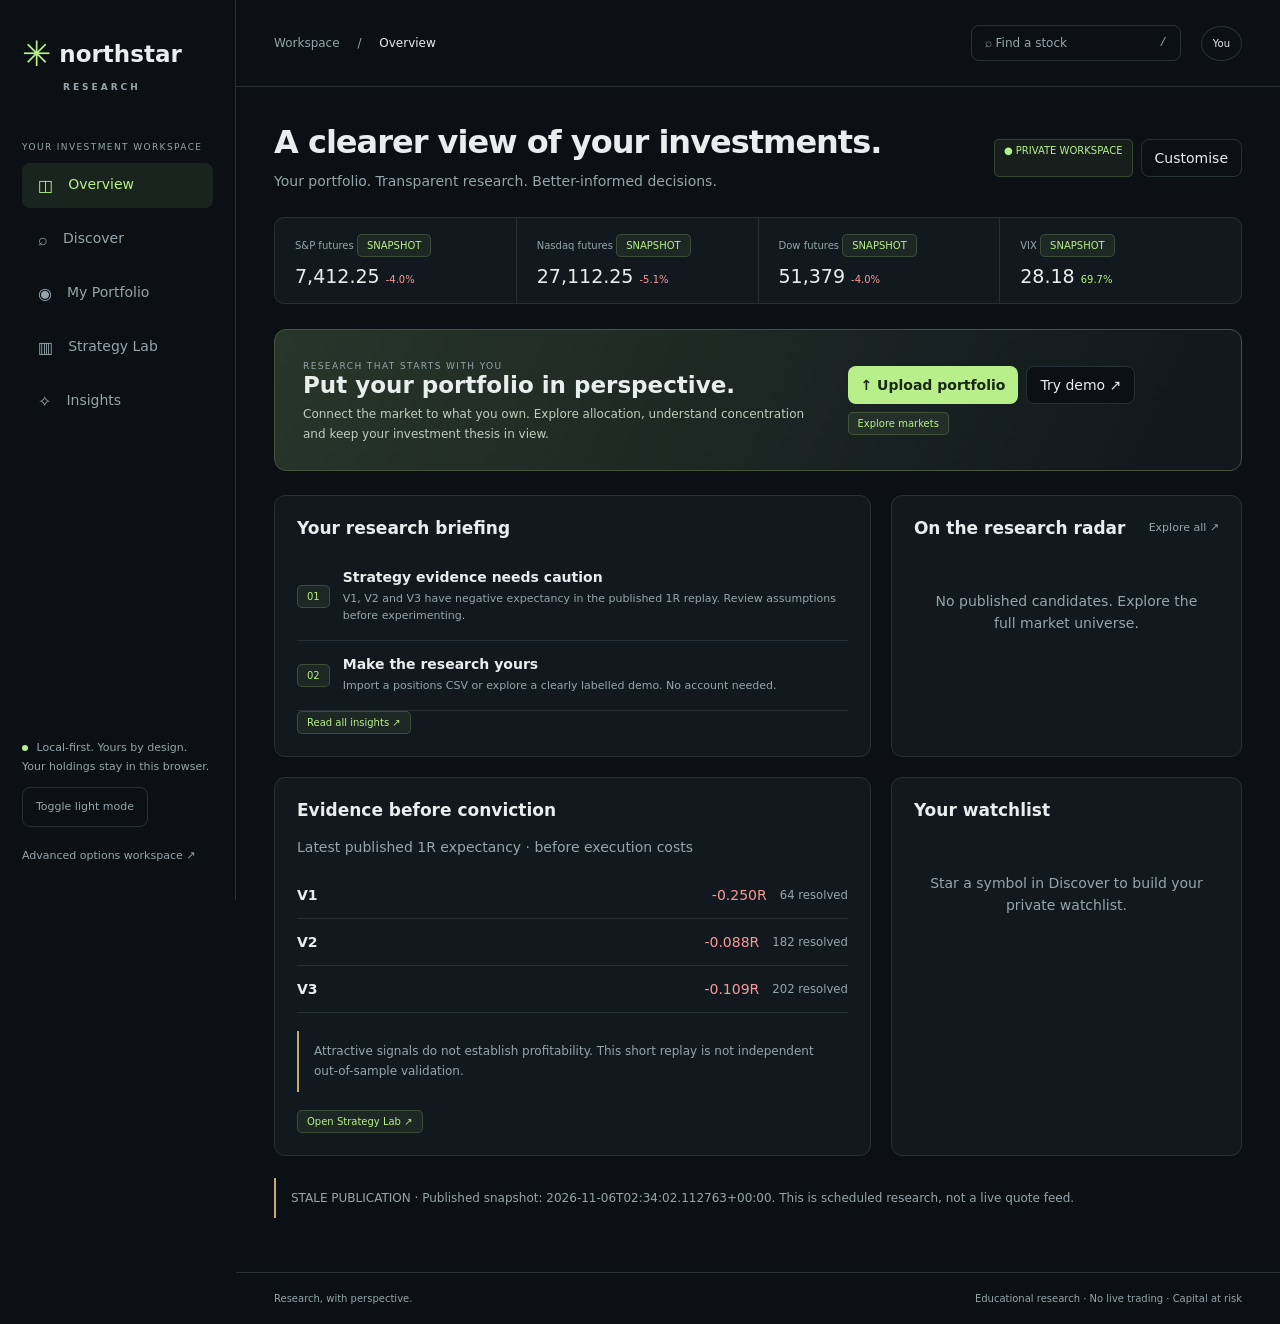
==== commit 4da4db21: "Add audited experimental V4 with conservative replay and frozen prospective cohort" ====
--- a/docs/index.html
+++ b/docs/index.html
@@ -9,6 +9,7 @@
     />
     <title>Northstar · Investment research</title>
     <link rel="stylesheet" href="assets/app.css" />
+    <link rel="stylesheet" href="assets/quant-lab.css" />
   </head>
   <body>
     <a class="skip" href="#main">Skip to content</a>
--- a/docs/assets/app.css
+++ b/docs/assets/app.css
@@ -683,3 +683,15 @@
     font-size: 10px;
   }
 }
+.check {
+  display: flex;
+  align-items: flex-start;
+  gap: 12px;
+  line-height: 1.6;
+}
+.check input {
+  width: 18px;
+  min-width: 18px;
+  height: 18px;
+  margin-top: 3px;
+}
--- a/docs/assets/quant-lab.css
+++ b/docs/assets/quant-lab.css
@@ -0,0 +1,161 @@
+.quant-lab {
+  min-width: 0;
+}
+.quant-lab > .panel,
+.quant-lab > #prospective {
+  margin-bottom: 18px;
+}
+.quant-lab .scroll {
+  max-width: 100%;
+}
+.quant-lab td {
+  vertical-align: top;
+}
+.quant-lab td p {
+  margin: 5px 0 0;
+}
+.quant-lab p {
+  overflow-wrap: anywhere;
+}
+.quant-lab details {
+  min-width: 0;
+}
+.quant-lab .ql-limitations {
+  margin: 16px 0;
+}
+.quant-lab .ql-limitations ul {
+  max-width: 90ch;
+}
+.quant-lab summary {
+  cursor: pointer;
+  color: var(--accent);
+  line-height: 1.6;
+}
+.quant-lab details[open] summary {
+  margin-bottom: 12px;
+}
+.quant-lab details p,
+.quant-lab li {
+  overflow-wrap: anywhere;
+  line-height: 1.6;
+}
+.quant-lab li + li {
+  margin-top: 8px;
+}
+.quant-lab [hidden] {
+  display: none;
+}
+.ql-facts {
+  display: grid;
+  grid-template-columns: 1fr 2fr 1fr;
+  gap: 18px;
+}
+.ql-facts dt {
+  color: var(--muted);
+  font-size: 12px;
+  margin-bottom: 6px;
+}
+.ql-facts dd {
+  margin: 0;
+  line-height: 1.5;
+}
+.ql-hash {
+  overflow-wrap: anywhere;
+  font-family: ui-monospace, monospace;
+  font-size: 12px;
+}
+.ql-config {
+  white-space: pre-wrap;
+  overflow-wrap: anywhere;
+  max-height: 24rem;
+  overflow-y: auto;
+  line-height: 1.5;
+}
+.ql-curve {
+  width: 100%;
+  max-height: 330px;
+}
+.ql-scores {
+  width: 100%;
+  margin: 20px 0;
+}
+.ql-finding + .ql-finding {
+  padding-top: 18px;
+  border-top: 1px solid var(--border);
+}
+.ql-page {
+  max-width: 1480px;
+  margin: auto;
+}
+.ql-page header {
+  height: auto;
+  min-height: 76px;
+  flex-wrap: wrap;
+  padding: 20px 32px;
+}
+.ql-page header a {
+  color: var(--accent);
+}
+.ql-page main {
+  padding: 32px;
+}
+.ql-page .page-head {
+  flex-wrap: wrap;
+}
+.ql-page footer {
+  padding: 20px 32px;
+}
+@media (max-width: 760px) {
+  .ql-facts {
+    grid-template-columns: 1fr;
+    gap: 14px;
+  }
+  .ql-page main {
+    padding: 24px 16px;
+  }
+  .ql-page header {
+    padding: 18px 16px;
+  }
+  .ql-page .tools {
+    display: grid;
+    grid-template-columns: 1fr;
+  }
+  .ql-page footer {
+    padding: 20px 16px;
+  }
+  .quant-lab .tools label {
+    min-width: 0;
+  }
+  .ql-trades table,
+  .ql-trades tbody,
+  .ql-trades tr,
+  .ql-trades td {
+    display: block;
+    width: 100%;
+  }
+  .ql-trades thead {
+    position: absolute;
+    clip-path: inset(50%);
+    width: 1px;
+    height: 1px;
+    overflow: hidden;
+  }
+  .ql-trades tr {
+    border: 1px solid var(--border);
+    border-radius: 8px;
+    margin-bottom: 14px;
+    padding: 8px;
+  }
+  .ql-trades td {
+    border: 0;
+    padding: 8px;
+    overflow-wrap: anywhere;
+  }
+  .ql-trades td::before {
+    content: attr(data-label);
+    display: block;
+    color: var(--muted);
+    font-size: 10px;
+    margin-bottom: 6px;
+  }
+}
